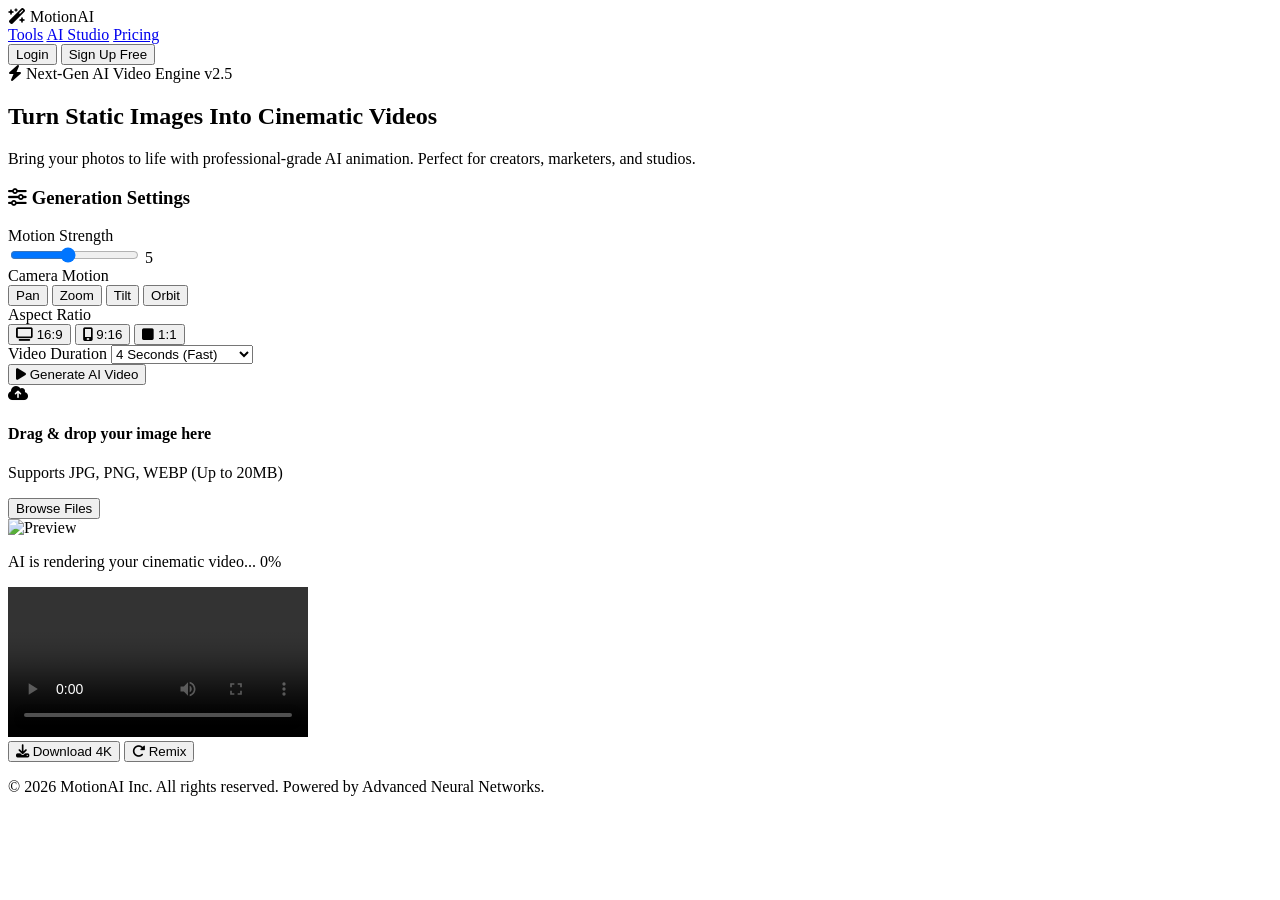
==== index.html @ 6fff91a1 "Add initial HTML structure for MotionAI website" ====
<!DOCTYPE html>
<html lang="en">
<head>
    <meta charset="UTF-8">
    <meta name="viewport" content="width=device-width, initial-scale=1.0">
    <title>MotionAI - Professional Image to Video AI Generator</title>
    <meta name="description" content="Transform your static images into stunning, high-quality cinematic videos using advanced MotionAI technology. Try it for free!">
    <link rel="stylesheet" href="style.css">
    <link rel="stylesheet" href="https://cdnjs.cloudflare.com/ajax/libs/font-awesome/6.4.0/css/all.min.css">
    <link rel="shortcut icon" href="favicon.ico" type="image/x-icon">
</head>
<body>

    <header class="navbar">
        <div class="logo">
            <i class="fa-solid fa-wand-magic-sparkles"></i> <span>Motion<span>AI</span></span>
        </div>
        <nav class="nav-links">
            <a href="#features">Tools</a>
            <a href="#generator">AI Studio</a>
            <a href="#pricing">Pricing</a>
        </nav>
        <div class="nav-auth">
            <button class="btn-secondary">Login</button>
            <button class="btn-primary">Sign Up Free</button>
        </div>
    </header>

    <main>
        <section class="hero">
            <div class="hero-badge"><i class="fa-solid fa-bolt"></i> Next-Gen AI Video Engine v2.5</div>
            <h1>Turn Static Images Into <span class="gradient-text">Cinematic Videos</span></h1>
            <p>Bring your photos to life with professional-grade AI animation. Perfect for creators, marketers, and studios.</p>
        </section>

        <section class="studio-container" id="generator">
            <div class="studio-grid">
                
                <div class="control-panel">
                    <h3><i class="fa-solid fa-sliders"></i> Generation Settings</h3>
                    
                    <div class="setting-group">
                        <label>Motion Strength</label>
                        <div class="range-container">
                            <input type="range" id="motionStrength" min="1" max="10" value="5">
                            <span id="motionValue">5</span>
                        </div>
                    </div>

                    <div class="setting-group">
                        <label>Camera Motion</label>
                        <div class="motion-tags">
                            <button class="tag active" data-motion="pan">Pan</button>
                            <button class="tag" data-motion="zoom">Zoom</button>
                            <button class="tag" data-motion="tilt">Tilt</button>
                            <button class="tag" data-motion="orbit">Orbit</button>
                        </div>
                    </div>

                    <div class="setting-group">
                        <label>Aspect Ratio</label>
                        <div class="ratio-selector">
                            <button class="ratio-btn active" data-ratio="16:9"><i class="fa-solid fa-tv"></i> 16:9</button>
                            <button class="ratio-btn" data-ratio="9:16"><i class="fa-solid fa-mobile-screen"></i> 9:16</button>
                            <button class="ratio-btn" data-ratio="1:1"><i class="fa-solid fa-square"></i> 1:1</button>
                        </div>
                    </div>

                    <div class="setting-group">
                        <label>Video Duration</label>
                        <select id="duration">
                            <option value="4">4 Seconds (Fast)</option>
                            <option value="8">8 Seconds (HD Pro)</option>
                        </select>
                    </div>

                    <button id="generateBtn" class="btn-generate">
                        <i class="fa-solid fa-play"></i> Generate AI Video
                    </button>
                </div>

                <div class="workspace-panel">
                    <div class="upload-box" id="dropZone">
                        <input type="file" id="imageInput" accept="image/*" hidden>
                        <div class="upload-content" id="uploadContent">
                            <div class="icon-circle">
                                <i class="fa-solid fa-cloud-arrow-up"></i>
                            </div>
                            <h4>Drag & drop your image here</h4>
                            <p>Supports JPG, PNG, WEBP (Up to 20MB)</p>
                            <button class="btn-secondary" onclick="document.getElementById('imageInput').click()">Browse Files</button>
                        </div>
                        <img id="previewImage" src="" alt="Preview" class="hidden">
                    </div>

                    <div class="output-box hidden" id="outputBox">
                        <div class="loader-container" id="videoLoader">
                            <div class="spinner"></div>
                            <p>AI is rendering your cinematic video... <span id="progressText">0%</span></p>
                        </div>
                        <div class="video-wrapper hidden" id="videoWrapper">
                            <video id="generatedVideo" controls loop></video>
                            <div class="video-actions">
                                <button class="btn-action" id="downloadBtn"><i class="fa-solid fa-download"></i> Download 4K</button>
                                <button class="btn-action secondary" id="remixBtn"><i class="fa-solid fa-rotate-right"></i> Remix</button>
                            </div>
                        </div>
                    </div>
                </div>

            </div>
        </section>
    </main>

    <footer>
        <p>&copy; 2026 MotionAI Inc. All rights reserved. Powered by Advanced Neural Networks.</p>
    </footer>

    <script src="script.js"></script>
</body>
</html>
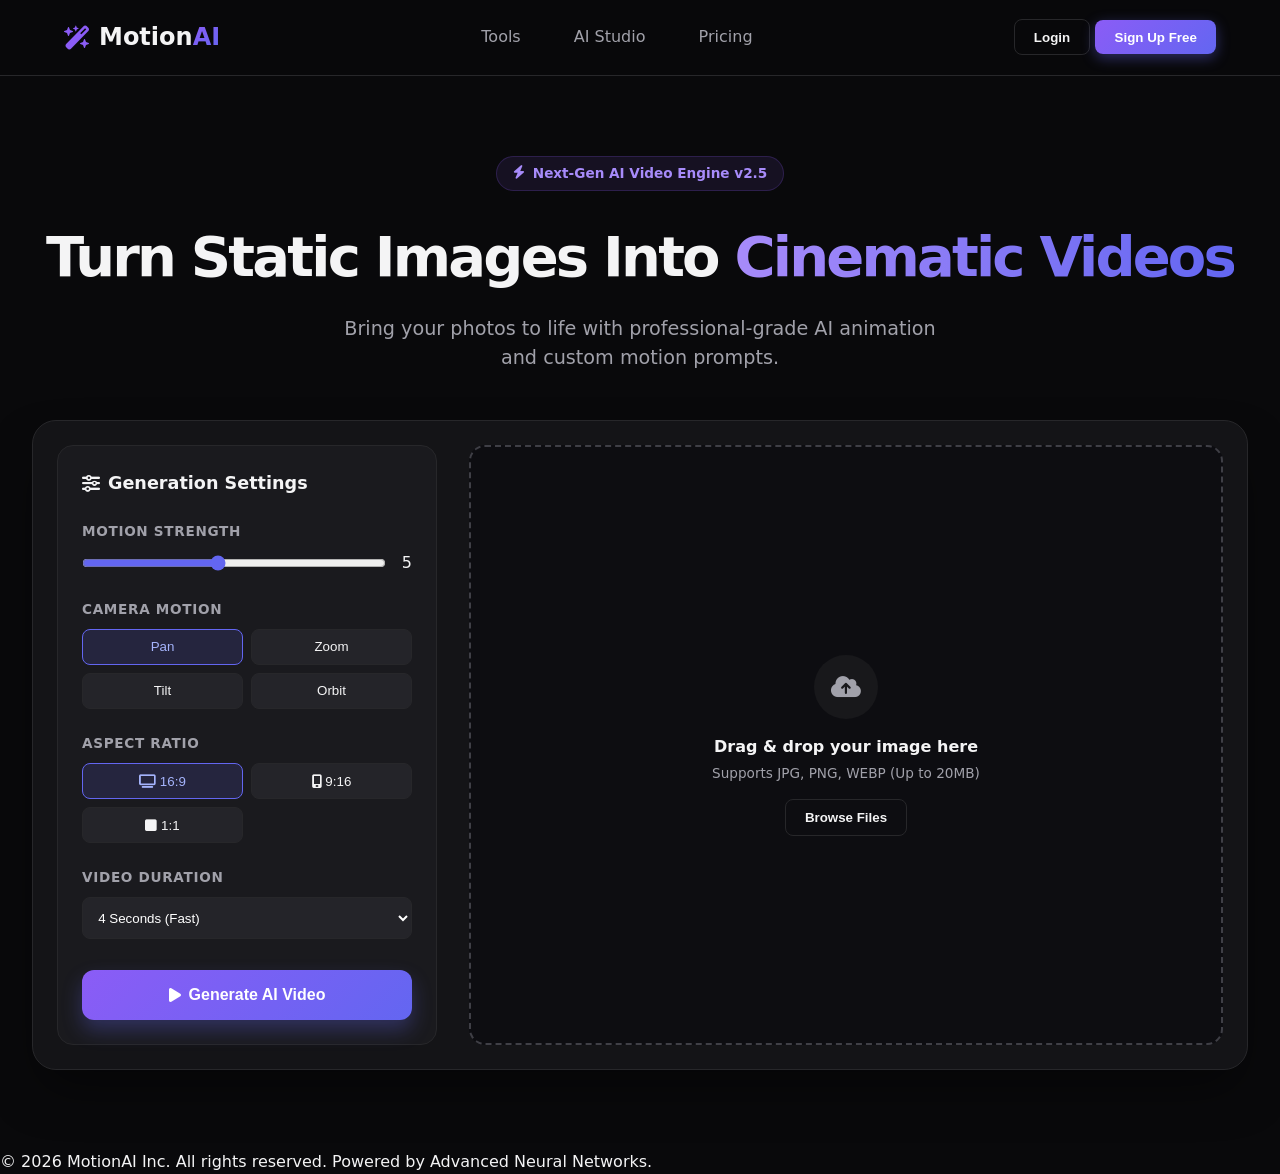
==== commit 438559a5: "Enhance description and prompts in index.html" ====
--- a/index.html
+++ b/index.html
@@ -4,13 +4,14 @@
     <meta charset="UTF-8">
     <meta name="viewport" content="width=device-width, initial-scale=1.0">
     <title>MotionAI - Professional Image to Video AI Generator</title>
-    <meta name="description" content="Transform your static images into stunning, high-quality cinematic videos using advanced MotionAI technology. Try it for free!">
+    <meta name="description" content="Transform your static images into stunning, high-quality cinematic videos using advanced MotionAI technology with custom prompts. Try it for free!">
     <link rel="stylesheet" href="style.css">
+    <!-- FontAwesome for Pro Icons -->
     <link rel="stylesheet" href="https://cdnjs.cloudflare.com/ajax/libs/font-awesome/6.4.0/css/all.min.css">
-    <link rel="shortcut icon" href="favicon.ico" type="image/x-icon">
 </head>
 <body>
 
+    <!-- Header / Navbar -->
     <header class="navbar">
         <div class="logo">
             <i class="fa-solid fa-wand-magic-sparkles"></i> <span>Motion<span>AI</span></span>
@@ -27,15 +28,18 @@
     </header>
 
     <main>
+        <!-- Hero Section -->
         <section class="hero">
             <div class="hero-badge"><i class="fa-solid fa-bolt"></i> Next-Gen AI Video Engine v2.5</div>
             <h1>Turn Static Images Into <span class="gradient-text">Cinematic Videos</span></h1>
-            <p>Bring your photos to life with professional-grade AI animation. Perfect for creators, marketers, and studios.</p>
+            <p>Bring your photos to life with professional-grade AI animation and custom motion prompts.</p>
         </section>
 
+        <!-- Main Studio AI Generator Interface -->
         <section class="studio-container" id="generator">
             <div class="studio-grid">
                 
+                <!-- Left Panel: Controls -->
                 <div class="control-panel">
                     <h3><i class="fa-solid fa-sliders"></i> Generation Settings</h3>
                     
@@ -79,7 +83,9 @@
                     </button>
                 </div>
 
+                <!-- Right Panel: Workspace -->
                 <div class="workspace-panel">
+                    <!-- Upload Box Container -->
                     <div class="upload-box" id="dropZone">
                         <input type="file" id="imageInput" accept="image/*" hidden>
                         <div class="upload-content" id="uploadContent">
@@ -93,6 +99,16 @@
                         <img id="previewImage" src="" alt="Preview" class="hidden">
                     </div>
 
+                    <!-- Pro AI Text Prompt Input Box (Shows after upload) -->
+                    <div class="prompt-container hidden" id="promptContainer">
+                        <label><i class="fa-solid fa-wand-magic-sparkles"></i> Describe the motion / AI Prompt</label>
+                        <div class="prompt-input-wrapper">
+                            <textarea id="textPrompt" placeholder="e.g., Make the clouds move slowly, cinematic lighting, ultra-realistic hair blowing in the wind..."></textarea>
+                            <button class="btn-clear-prompt" id="clearPromptBtn" title="Clear text"><i class="fa-solid fa-xmark"></i></button>
+                        </div>
+                    </div>
+
+                    <!-- Output Preview Window -->
                     <div class="output-box hidden" id="outputBox">
                         <div class="loader-container" id="videoLoader">
                             <div class="spinner"></div>
--- a/style.css
+++ b/style.css
@@ -0,0 +1,356 @@
+/* Custom Premium Dark Theme Variables */
+:root {
+    --bg-dark: #09090b;
+    --panel-bg: #141417;
+    --accent-color: #6366f1;
+    --accent-gradient: linear-gradient(135deg, #8b5cf6 0%, #6366f1 100%);
+    --text-main: #f4f4f5;
+    --text-muted: #a1a1aa;
+    --border-color: #27272a;
+    --border-glow: rgba(99, 102, 241, 0.15);
+    --font-family: 'Inter', system-ui, -apple-system, sans-serif;
+}
+
+* {
+    box-sizing: border-box;
+    margin: 0;
+    padding: 0;
+}
+
+body {
+    background-color: var(--bg-dark);
+    color: var(--text-main);
+    font-family: var(--font-family);
+    overflow-x: hidden;
+    line-height: 1.5;
+}
+
+/* Navbar */
+.navbar {
+    display: flex;
+    justify-content: space-between;
+    align-items: center;
+    padding: 1.2rem 4rem;
+    border-bottom: 1px solid var(--border-color);
+    background: rgba(9, 9, 11, 0.8);
+    backdrop-filter: blur(12px);
+    position: sticky;
+    top: 0;
+    z-index: 100;
+}
+
+.logo {
+    font-size: 1.5rem;
+    font-weight: 700;
+    display: flex;
+    align-items: center;
+    gap: 0.5rem;
+}
+.logo i {
+    color: #8b5cf6;
+}
+.logo span span {
+    background: var(--accent-gradient);
+    -webkit-background-clip: text;
+    -webkit-text-fill-color: transparent;
+}
+
+.nav-links a {
+    color: var(--text-muted);
+    text-decoration: none;
+    margin: 0 1.5rem;
+    font-weight: 500;
+    transition: color 0.3s;
+}
+.nav-links a:hover {
+    color: var(--text-main);
+}
+
+/* Buttons */
+.btn-primary {
+    background: var(--accent-gradient);
+    color: white;
+    border: none;
+    padding: 0.6rem 1.2rem;
+    border-radius: 8px;
+    font-weight: 600;
+    cursor: pointer;
+    box-shadow: 0 4px 14px rgba(99, 102, 241, 0.4);
+    transition: transform 0.2s;
+}
+.btn-primary:hover {
+    transform: translateY(-1px);
+}
+
+.btn-secondary {
+    background: transparent;
+    color: var(--text-main);
+    border: 1px solid var(--border-color);
+    padding: 0.6rem 1.2rem;
+    border-radius: 8px;
+    font-weight: 600;
+    cursor: pointer;
+    transition: background 0.3s;
+}
+.btn-secondary:hover {
+    background: var(--border-color);
+}
+
+/* Hero Section */
+.hero {
+    text-align: center;
+    padding: 5rem 1rem 3rem 1rem;
+}
+.hero-badge {
+    display: inline-flex;
+    align-items: center;
+    gap: 0.5rem;
+    background: rgba(139, 92, 246, 0.1);
+    color: #a78bfa;
+    padding: 0.4rem 1rem;
+    border-radius: 20px;
+    font-size: 0.85rem;
+    font-weight: 600;
+    border: 1px solid rgba(139, 92, 246, 0.2);
+    margin-bottom: 1.5rem;
+}
+.hero h1 {
+    font-size: 3.5rem;
+    font-weight: 800;
+    letter-spacing: -0.05em;
+    margin-bottom: 1rem;
+}
+.gradient-text {
+    background: linear-gradient(90deg, #a78bfa, #6366f1);
+    -webkit-background-clip: text;
+    -webkit-text-fill-color: transparent;
+}
+.hero p {
+    color: var(--text-muted);
+    font-size: 1.2rem;
+    max-width: 600px;
+    margin: 0 auto;
+}
+
+/* App Studio Interface Grid */
+.studio-container {
+    max-width: 1400px;
+    margin: 0 auto 5rem auto;
+    padding: 0 2rem;
+}
+
+.studio-grid {
+    display: grid;
+    grid-template-columns: 380px 1fr;
+    gap: 2rem;
+    background: var(--panel-bg);
+    border: 1px solid var(--border-color);
+    border-radius: 24px;
+    padding: 1.5rem;
+    box-shadow: 0 25px 50px -12px rgba(0,0,0,0.5);
+}
+
+/* Left Sidebar Controls */
+.control-panel {
+    background: #1a1a1e;
+    border: 1px solid var(--border-color);
+    border-radius: 16px;
+    padding: 1.5rem;
+    display: flex;
+    flex-direction: column;
+    gap: 1.5rem;
+}
+.control-panel h3 {
+    font-size: 1.1rem;
+    font-weight: 600;
+    display: flex;
+    align-items: center;
+    gap: 0.5rem;
+}
+
+.setting-group {
+    display: flex;
+    flex-direction: column;
+    gap: 0.6rem;
+}
+.setting-group label {
+    font-size: 0.85rem;
+    color: var(--text-muted);
+    text-transform: uppercase;
+    letter-spacing: 0.05em;
+    font-weight: 600;
+}
+
+.range-container {
+    display: flex;
+    align-items: center;
+    gap: 1rem;
+}
+input[type="range"] {
+    flex: 1;
+    accent-color: var(--accent-color);
+}
+
+.motion-tags, .ratio-selector {
+    display: grid;
+    grid-template-columns: repeat(2, 1fr);
+    gap: 0.5rem;
+}
+.tag, .ratio-btn {
+    background: #242429;
+    border: 1px solid var(--border-color);
+    color: var(--text-main);
+    padding: 0.6rem;
+    border-radius: 8px;
+    cursor: pointer;
+    font-weight: 500;
+    transition: all 0.2s;
+}
+.tag.active, .ratio-btn.active {
+    background: rgba(99, 102, 241, 0.15);
+    border-color: var(--accent-color);
+    color: #a5b4fc;
+}
+
+select {
+    background: #242429;
+    color: white;
+    border: 1px solid var(--border-color);
+    padding: 0.7rem;
+    border-radius: 8px;
+    outline: none;
+}
+
+.btn-generate {
+    background: var(--accent-gradient);
+    color: white;
+    border: none;
+    padding: 1rem;
+    border-radius: 12px;
+    font-weight: 700;
+    font-size: 1rem;
+    cursor: pointer;
+    display: flex;
+    align-items: center;
+    justify-content: center;
+    gap: 0.5rem;
+    box-shadow: 0 10px 20px rgba(99, 102, 241, 0.3);
+    margin-top: auto;
+    transition: opacity 0.2s;
+}
+.btn-generate:hover {
+    opacity: 0.9;
+}
+
+/* Right Workspace Panel */
+.workspace-panel {
+    display: flex;
+    flex-direction: column;
+    height: 600px;
+}
+
+.upload-box, .output-box {
+    flex: 1;
+    border: 2px dashed #3f3f46;
+    border-radius: 16px;
+    display: flex;
+    flex-direction: column;
+    justify-content: center;
+    align-items: center;
+    position: relative;
+    overflow: hidden;
+    background: #0d0d11;
+    transition: border-color 0.3s;
+}
+.upload-box.dragover {
+    border-color: var(--accent-color);
+    background: rgba(99, 102, 241, 0.02);
+}
+
+.upload-content {
+    text-align: center;
+}
+.icon-circle {
+    width: 64px;
+    height: 64px;
+    background: #18181b;
+    border-radius: 50%;
+    display: flex;
+    align-items: center;
+    justify-content: center;
+    margin: 0 auto 1rem auto;
+    font-size: 1.5rem;
+    color: var(--text-muted);
+}
+.upload-content h4 {
+    margin-bottom: 0.25rem;
+}
+.upload-content p {
+    color: var(--text-muted);
+    font-size: 0.85rem;
+    margin-bottom: 1rem;
+}
+
+#previewImage {
+    width: 100%;
+    height: 100%;
+    object-fit: contain;
+}
+
+/* Video Render Output UI */
+.loader-container {
+    text-align: center;
+}
+.spinner {
+    width: 50px;
+    height: 50px;
+    border: 4px solid rgba(255,255,255,0.1);
+    border-left-color: var(--accent-color);
+    border-radius: 50%;
+    animation: spin 1s linear infinite;
+    margin: 0 auto 1rem auto;
+}
+@keyframes spin { to { transform: rotate(360deg); } }
+
+.video-wrapper {
+    width: 100%;
+    height: 100%;
+    display: flex;
+    flex-direction: column;
+}
+video {
+    flex: 1;
+    width: 100%;
+    background: black;
+    object-fit: contain;
+}
+.video-actions {
+    display: flex;
+    gap: 1rem;
+    padding: 1rem;
+    background: #141417;
+    border-top: 1px solid var(--border-color);
+}
+.btn-action {
+    flex: 1;
+    padding: 0.8rem;
+    border-radius: 8px;
+    font-weight: 600;
+    cursor: pointer;
+    border: none;
+    background: var(--accent-color);
+    color: white;
+}
+.btn-action.secondary {
+    background: #27272a;
+}
+
+/* Utilities */
+.hidden { display: none !important; }
+
+/* Responsive Media Queries */
+@media (max-width: 1024px) {
+    .studio-grid { grid-template-columns: 1fr; }
+    .navbar { padding: 1.2rem 2rem; }
+    .hero h1 { font-size: 2.5rem; }
+  }
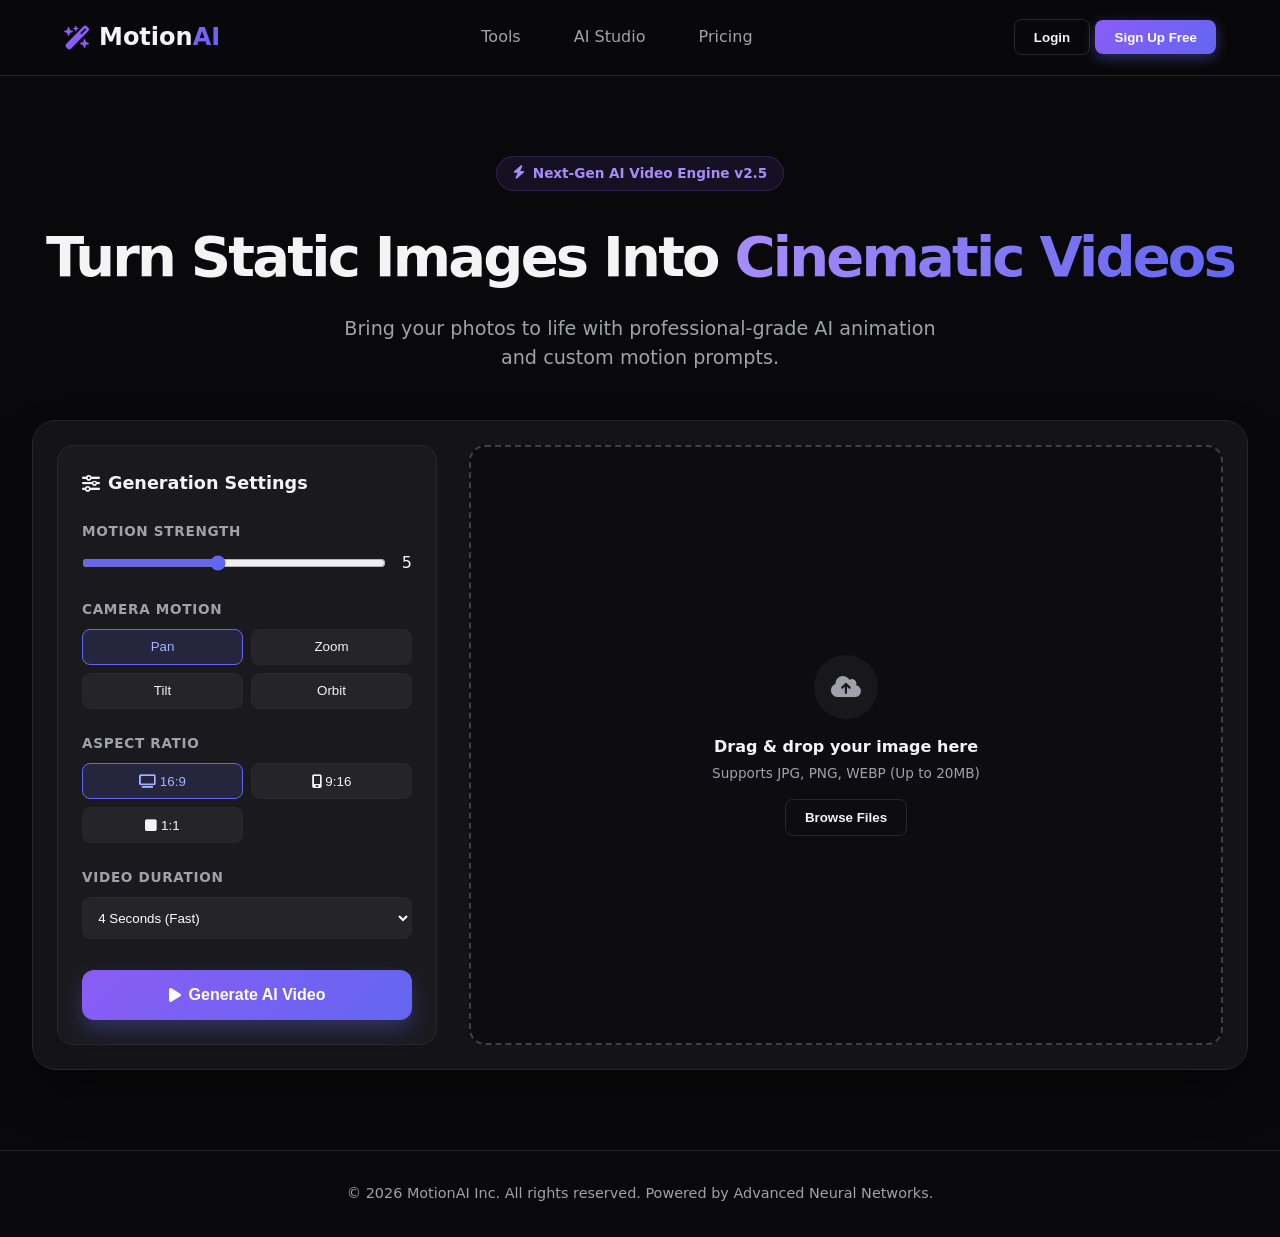
==== commit d45c9378: "Add Google Search Console verification tag Added Google Search Console verification meta tag." ====
--- a/index.html
+++ b/index.html
@@ -3,6 +3,10 @@
 <head>
     <meta charset="UTF-8">
     <meta name="viewport" content="width=device-width, initial-scale=1.0">
+    
+    <!-- 🎯 Google Search Console Verification Meta Tag -->
+    <meta name="google-site-verification" content="zw-iIUoKMk8rDwAXNuChAQ0z0UDGWpKuZAYpAfRUT-E" />
+
     <title>MotionAI - Professional Image to Video AI Generator</title>
     <meta name="description" content="Transform your static images into stunning, high-quality cinematic videos using advanced MotionAI technology with custom prompts. Try it for free!">
     <link rel="stylesheet" href="style.css">
--- a/style.css
+++ b/style.css
@@ -246,11 +246,13 @@
 .workspace-panel {
     display: flex;
     flex-direction: column;
-    height: 600px;
+    height: auto;
+    min-height: 600px;
 }
 
 .upload-box, .output-box {
     flex: 1;
+    min-height: 450px;
     border: 2px dashed #3f3f46;
     border-radius: 16px;
     display: flex;
@@ -295,6 +297,69 @@
     width: 100%;
     height: 100%;
     object-fit: contain;
+    max-height: 440px;
+}
+
+/* Premium Text Prompt Input Styling */
+.prompt-container {
+    margin-top: 1.5rem;
+    display: flex;
+    flex-direction: column;
+    gap: 0.5rem;
+    animation: fadeIn 0.4s ease-out;
+}
+
+.prompt-container label {
+    font-size: 0.85rem;
+    color: #a78bfa;
+    font-weight: 600;
+    text-transform: uppercase;
+    letter-spacing: 0.05em;
+    display: flex;
+    align-items: center;
+    gap: 0.4rem;
+}
+
+.prompt-input-wrapper {
+    position: relative;
+    display: flex;
+    align-items: center;
+}
+
+.prompt-input-wrapper textarea {
+    width: 100%;
+    height: 85px;
+    background: #0d0d11;
+    border: 1px solid var(--border-color);
+    border-radius: 12px;
+    padding: 0.8rem 2.5rem 0.8rem 1rem;
+    color: var(--text-main);
+    font-family: var(--font-family);
+    font-size: 0.95rem;
+    resize: none;
+    outline: none;
+    transition: all 0.3s ease;
+}
+
+.prompt-input-wrapper textarea:focus {
+    border-color: var(--accent-color);
+    box-shadow: 0 0 15px rgba(99, 102, 241, 0.15);
+}
+
+.btn-clear-prompt {
+    position: absolute;
+    right: 12px;
+    top: 12px;
+    background: transparent;
+    border: none;
+    color: var(--text-muted);
+    cursor: pointer;
+    font-size: 1rem;
+    transition: color 0.2s;
+}
+
+.btn-clear-prompt:hover {
+    color: #ef4444;
 }
 
 /* Video Render Output UI */
@@ -323,6 +388,7 @@
     width: 100%;
     background: black;
     object-fit: contain;
+    max-height: 400px;
 }
 .video-actions {
     display: flex;
@@ -345,12 +411,25 @@
     background: #27272a;
 }
 
-/* Utilities */
+footer {
+    text-align: center;
+    padding: 2rem;
+    color: var(--text-muted);
+    font-size: 0.9rem;
+    border-top: 1px solid var(--border-color);
+}
+
+/* Utilities & Animations */
 .hidden { display: none !important; }
+
+@keyframes fadeIn {
+    from { opacity: 0; transform: translateY(10px); }
+    to { opacity: 1; transform: translateY(0); }
+}
 
 /* Responsive Media Queries */
 @media (max-width: 1024px) {
     .studio-grid { grid-template-columns: 1fr; }
     .navbar { padding: 1.2rem 2rem; }
     .hero h1 { font-size: 2.5rem; }
-  }
+    }
